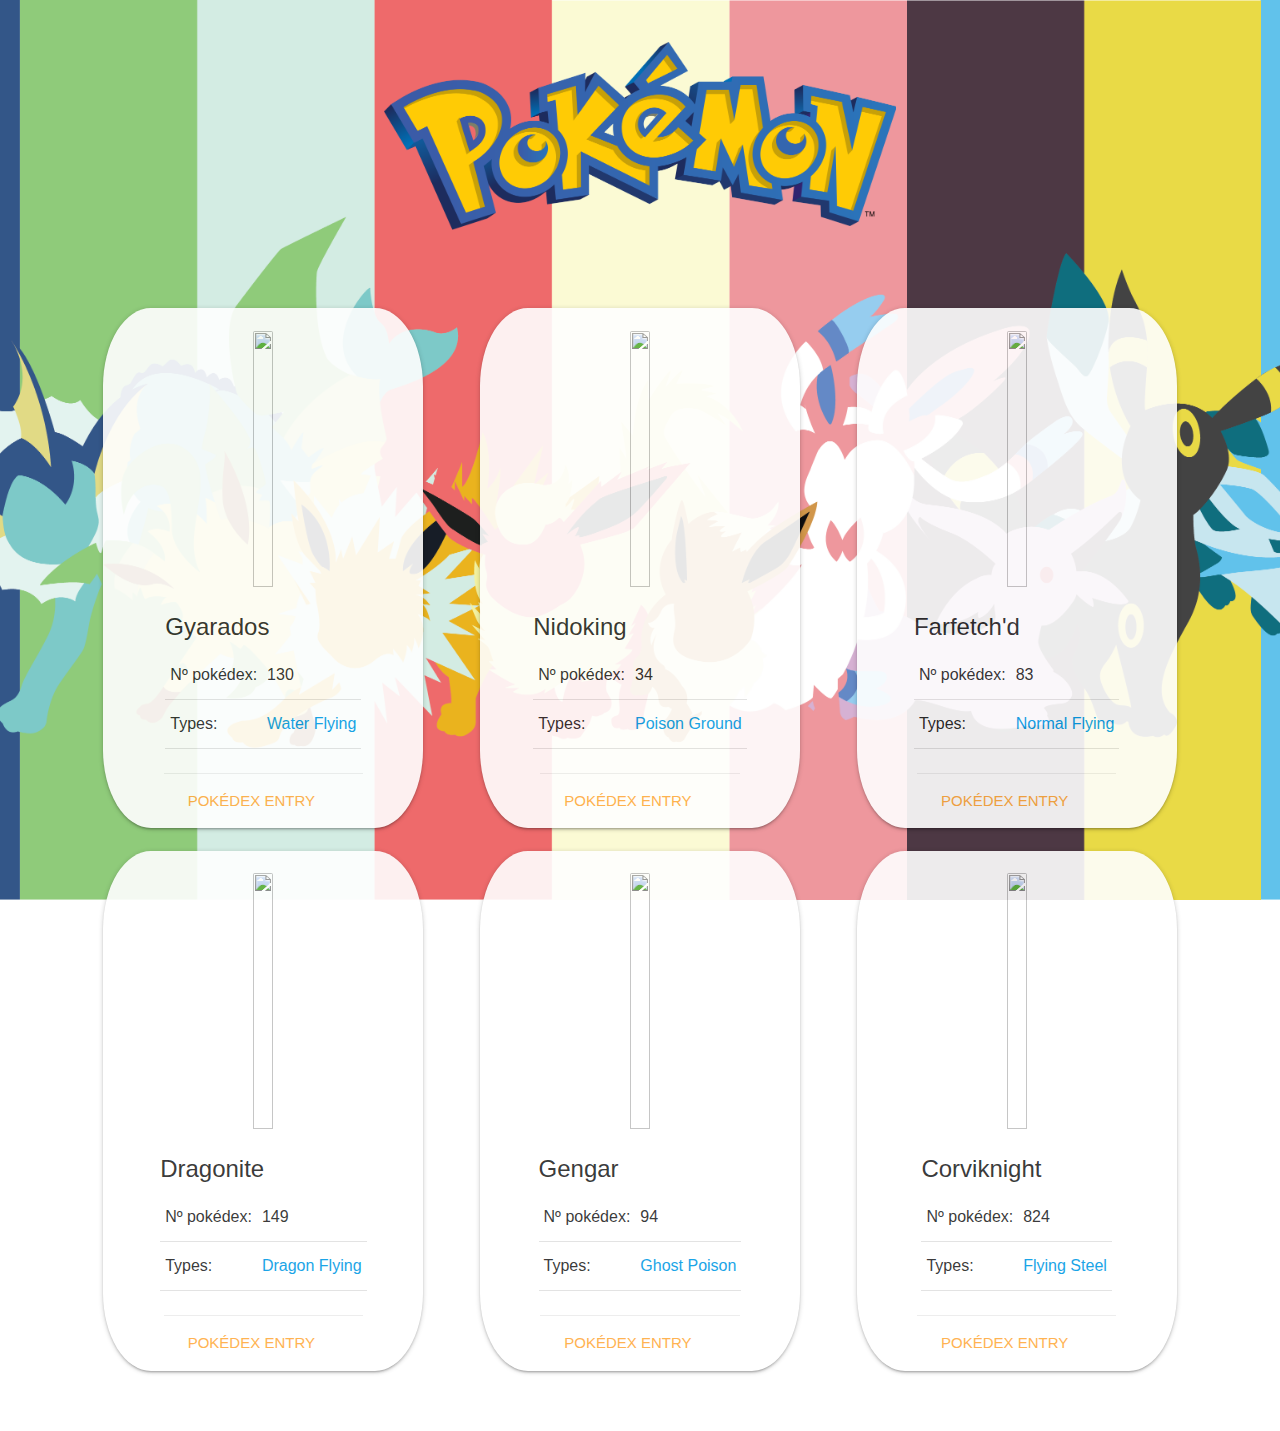
==== PokemonWebSpider/lib/web/index.html @ 2d44d31d "Finish pokemon web scraper" ====
<html>

<head>
    <meta charset="utf-8">
    <title>Pokemon Team</title>

    <link rel="stylesheet" href="https://pokemondb.net/static/css/pokemondb-e614e67e0f.css">
    <link href="https://fonts.googleapis.com/icon?family=Material+Icons" rel="stylesheet">
    <link type="text/css" rel="stylesheet" href="css/materialize.css" media="screen,projection" />
    <script type="text/javascript" src="js/materialize.js"></script>

    <link type="text/css" rel="stylesheet" href="css/pokemon.css">

</head>

<body>
    <h1><img src="images/pokemon.png"></h1>
    <div id='pokemon-team-div'>
        <div class="card">
            <div class="card-image">
                <a href="https://pokemondb.net/pokedex/gyarados" target="blank"><img src="https://img.pokemondb.net/artwork/large/gyarados.jpg"></a>
            </div>
            <div class="card-content">
                <span class="card-title">Gyarados</span>
                <table>
                    <tbody>
                        <tr>
                            <td>Nº pokédex:</td>
                            <td><strong>130</strong></td>
                        </tr>
                        <tr>
                            <td>Types:</td>
                            <td>
                                <a class="type-icon type-Water" href="https://pokemondb.net/type/Water" target="blank">Water</a>
                                <a class="type-icon type-Flying" href="https://pokemondb.net/type/Flying" target="blank">Flying</a>
                            </td>
                        </tr>
                    </tbody>
                </table>
            </div>
            <div class="card-action">
                <a href="https://pokemondb.net/pokedex/gyarados" target="blank">Pokédex entry</a>
            </div>
        </div>
        <div class="card">
            <div class="card-image">
                <a href="https://pokemondb.net/pokedex/nidoking" target="blank"><img src="https://img.pokemondb.net/artwork/large/nidoking.jpg"></a>
            </div>
            <div class="card-content">
                <span class="card-title">Nidoking</span>
                <table>
                    <tbody>
                        <tr>
                            <td>Nº pokédex:</td>
                            <td><strong>34</strong></td>
                        </tr>
                        <tr>
                            <td>Types:</td>
                            <td>
                                <a class="type-icon type-Poison" href="https://pokemondb.net/type/Poison" target="blank">Poison</a>
                                <a class="type-icon type-Ground" href="https://pokemondb.net/type/Ground" target="blank">Ground</a>
                            </td>
                        </tr>
                    </tbody>
                </table>
            </div>
            <div class="card-action">
                <a href="https://pokemondb.net/pokedex/nidoking" target="blank">Pokédex entry</a>
            </div>
        </div>
        <div class="card">
            <div class="card-image">
                <a href="https://pokemondb.net/pokedex/farfetchd" target="blank"><img src="https://img.pokemondb.net/artwork/large/farfetchd.jpg"></a>
            </div>
            <div class="card-content">
                <span class="card-title">Farfetch'd</span>
                <table>
                    <tbody>
                        <tr>
                            <td>Nº pokédex:</td>
                            <td><strong>83</strong></td>
                        </tr>
                        <tr>
                            <td>Types:</td>
                            <td>
                                <a class="type-icon type-Normal" href="https://pokemondb.net/type/Normal" target="blank">Normal</a>
                                <a class="type-icon type-Flying" href="https://pokemondb.net/type/Flying" target="blank">Flying</a>
                            </td>
                        </tr>
                    </tbody>
                </table>
            </div>
            <div class="card-action">
                <a href="https://pokemondb.net/pokedex/farfetchd" target="blank">Pokédex entry</a>
            </div>
        </div>
        <div class="card">
            <div class="card-image">
                <a href="https://pokemondb.net/pokedex/dragonite" target="blank"><img src="https://img.pokemondb.net/artwork/large/dragonite.jpg"></a>
            </div>
            <div class="card-content">
                <span class="card-title">Dragonite</span>
                <table>
                    <tbody>
                        <tr>
                            <td>Nº pokédex:</td>
                            <td><strong>149</strong></td>
                        </tr>
                        <tr>
                            <td>Types:</td>
                            <td>
                                <a class="type-icon type-Dragon" href="https://pokemondb.net/type/Dragon" target="blank">Dragon</a>
                                <a class="type-icon type-Flying" href="https://pokemondb.net/type/Flying" target="blank">Flying</a>
                            </td>
                        </tr>
                    </tbody>
                </table>
            </div>
            <div class="card-action">
                <a href="https://pokemondb.net/pokedex/dragonite" target="blank">Pokédex entry</a>
            </div>
        </div>
        <div class="card">
            <div class="card-image">
                <a href="https://pokemondb.net/pokedex/gengar" target="blank"><img src="https://img.pokemondb.net/artwork/large/gengar.jpg"></a>
            </div>
            <div class="card-content">
                <span class="card-title">Gengar</span>
                <table>
                    <tbody>
                        <tr>
                            <td>Nº pokédex:</td>
                            <td><strong>94</strong></td>
                        </tr>
                        <tr>
                            <td>Types:</td>
                            <td>
                                <a class="type-icon type-Ghost" href="https://pokemondb.net/type/Ghost" target="blank">Ghost</a>
                                <a class="type-icon type-Poison" href="https://pokemondb.net/type/Poison" target="blank">Poison</a>
                            </td>
                        </tr>
                    </tbody>
                </table>
            </div>
            <div class="card-action">
                <a href="https://pokemondb.net/pokedex/gengar" target="blank">Pokédex entry</a>
            </div>
        </div>
        <div class="card">
            <div class="card-image">
                <a href="https://pokemondb.net/pokedex/corviknight" target="blank"><img src="https://img.pokemondb.net/artwork/large/corviknight.jpg"></a>
            </div>
            <div class="card-content">
                <span class="card-title">Corviknight</span>
                <table>
                    <tbody>
                        <tr>
                            <td>Nº pokédex:</td>
                            <td><strong>824</strong></td>
                        </tr>
                        <tr>
                            <td>Types:</td>
                            <td>
                                <a class="type-icon type-Flying" href="https://pokemondb.net/type/Flying" target="blank">Flying</a>
                                <a class="type-icon type-Steel" href="https://pokemondb.net/type/Steel" target="blank">Steel</a>
                            </td>
                        </tr>
                    </tbody>
                </table>
            </div>
            <div class="card-action">
                <a href="https://pokemondb.net/pokedex/corviknight" target="blank">Pokédex entry</a>
            </div>
        </div>
    </div>
</body>

</html>
---- PokemonWebSpider/lib/web/css/pokemon.css ----
body {
    background: url('../images/background.png') no-repeat center center fixed;
    -webkit-background-size: cover;
    -moz-background-size: cover;
    -o-background-size: cover;
    background-size: cover;
}

h1 {
    display: flex;
    justify-content: center;
}

h1>img {
    max-width: 40%;
}

#pokemon-team-div {
    display: flex;
    flex-direction: row;
    padding: 3em 5em;
    flex-wrap: wrap;
    justify-content: space-around;
}

.card {
    padding-top: 2%;
    width: 25vw;
    display: flex;
    flex-direction: column;
    align-items: center;
    border-radius: 15%;
    transition: transform .2s, opacity .2s;
    opacity: 0.9;
}

.card:hover {
    transform: scale(1.15);
    opacity: 1;
    z-index: 1;
}

.card-image {
    width: 20vw;
    height: 20vw;
    display: flex;
    justify-content: center;
    align-content: center;
}

img {
    width: 100%;
    height: 100%;
    object-fit: contain;
}
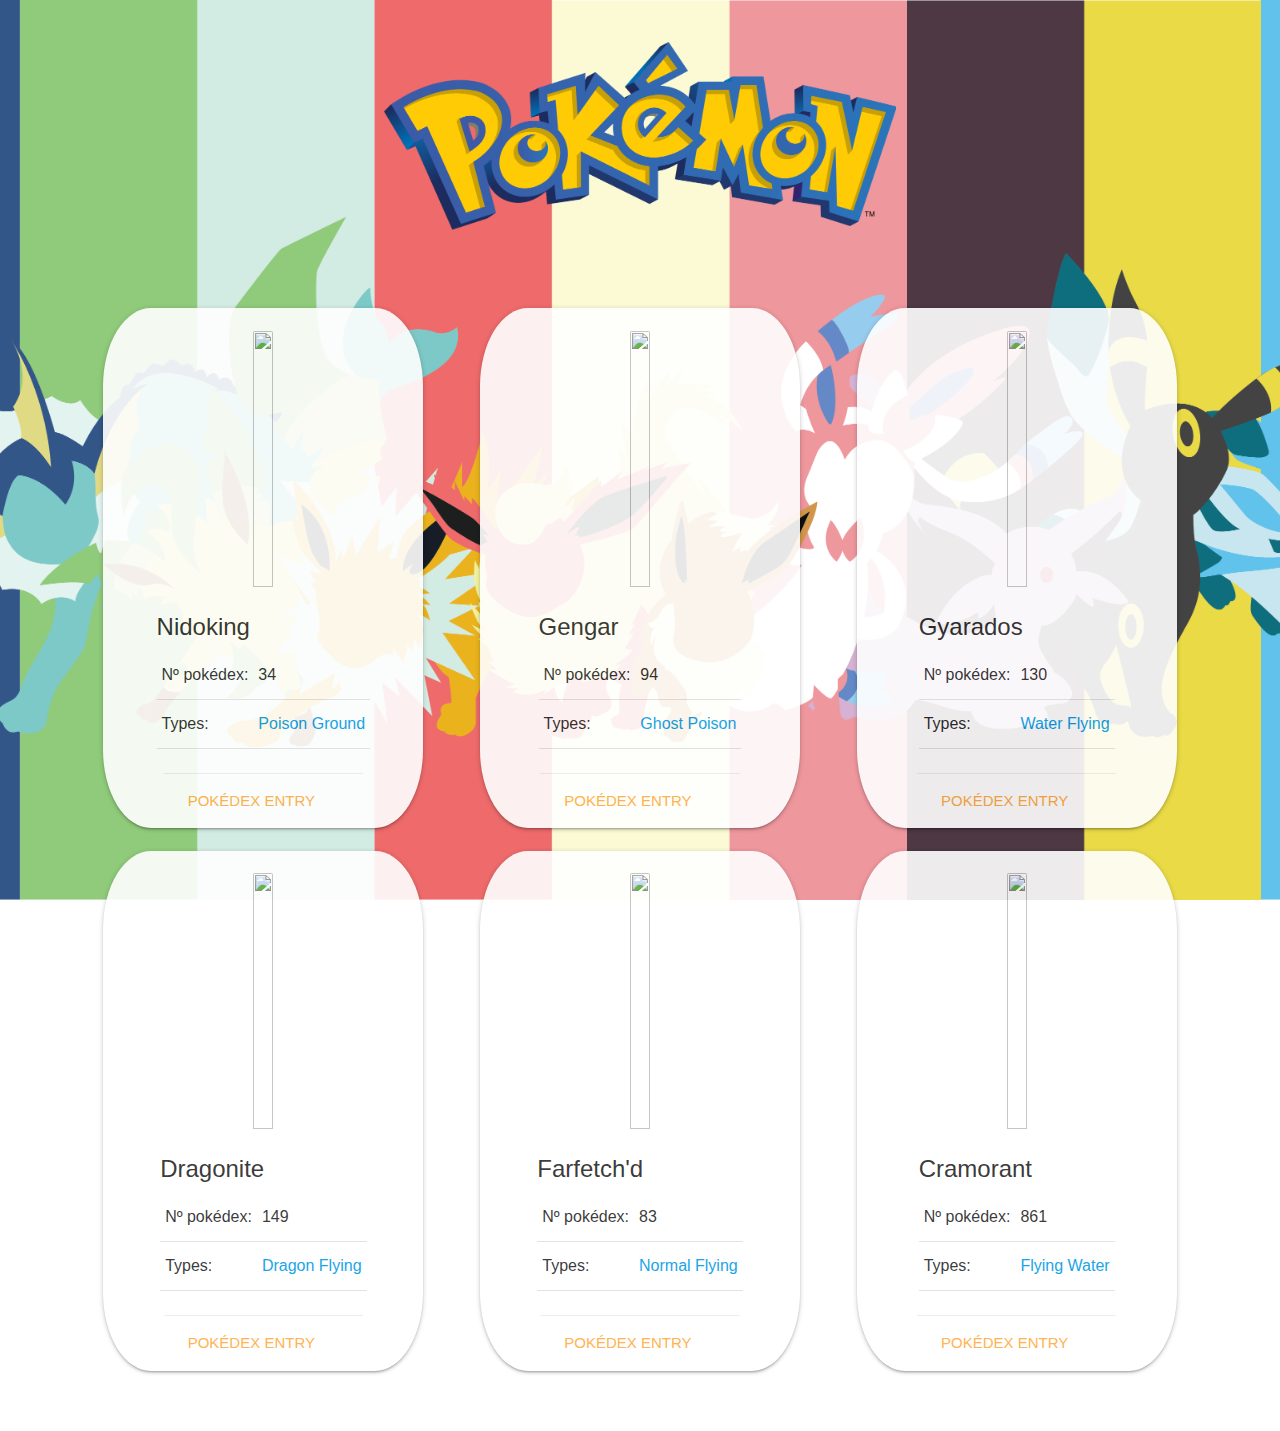
==== commit 932ff06b: "Add main messages" ====
--- a/PokemonWebSpider/lib/web/index.html
+++ b/PokemonWebSpider/lib/web/index.html
@@ -17,161 +17,156 @@
     <h1><img src="images/pokemon.png"></h1>
     <div id='pokemon-team-div'>
         <div class="card">
-            <div class="card-image">
-                <a href="https://pokemondb.net/pokedex/gyarados" target="blank"><img src="https://img.pokemondb.net/artwork/large/gyarados.jpg"></a>
-            </div>
-            <div class="card-content">
-                <span class="card-title">Gyarados</span>
-                <table>
-                    <tbody>
-                        <tr>
-                            <td>Nº pokédex:</td>
-                            <td><strong>130</strong></td>
-                        </tr>
-                        <tr>
-                            <td>Types:</td>
-                            <td>
-                                <a class="type-icon type-Water" href="https://pokemondb.net/type/Water" target="blank">Water</a>
-                                <a class="type-icon type-Flying" href="https://pokemondb.net/type/Flying" target="blank">Flying</a>
-                            </td>
-                        </tr>
-                    </tbody>
-                </table>
-            </div>
-            <div class="card-action">
-                <a href="https://pokemondb.net/pokedex/gyarados" target="blank">Pokédex entry</a>
-            </div>
-        </div>
-        <div class="card">
-            <div class="card-image">
-                <a href="https://pokemondb.net/pokedex/nidoking" target="blank"><img src="https://img.pokemondb.net/artwork/large/nidoking.jpg"></a>
-            </div>
-            <div class="card-content">
-                <span class="card-title">Nidoking</span>
-                <table>
-                    <tbody>
-                        <tr>
-                            <td>Nº pokédex:</td>
-                            <td><strong>34</strong></td>
-                        </tr>
-                        <tr>
-                            <td>Types:</td>
-                            <td>
-                                <a class="type-icon type-Poison" href="https://pokemondb.net/type/Poison" target="blank">Poison</a>
-                                <a class="type-icon type-Ground" href="https://pokemondb.net/type/Ground" target="blank">Ground</a>
-                            </td>
-                        </tr>
-                    </tbody>
-                </table>
-            </div>
-            <div class="card-action">
-                <a href="https://pokemondb.net/pokedex/nidoking" target="blank">Pokédex entry</a>
-            </div>
-        </div>
-        <div class="card">
-            <div class="card-image">
-                <a href="https://pokemondb.net/pokedex/farfetchd" target="blank"><img src="https://img.pokemondb.net/artwork/large/farfetchd.jpg"></a>
-            </div>
-            <div class="card-content">
-                <span class="card-title">Farfetch'd</span>
-                <table>
-                    <tbody>
-                        <tr>
-                            <td>Nº pokédex:</td>
-                            <td><strong>83</strong></td>
-                        </tr>
-                        <tr>
-                            <td>Types:</td>
-                            <td>
-                                <a class="type-icon type-Normal" href="https://pokemondb.net/type/Normal" target="blank">Normal</a>
-                                <a class="type-icon type-Flying" href="https://pokemondb.net/type/Flying" target="blank">Flying</a>
-                            </td>
-                        </tr>
-                    </tbody>
-                </table>
-            </div>
-            <div class="card-action">
-                <a href="https://pokemondb.net/pokedex/farfetchd" target="blank">Pokédex entry</a>
-            </div>
-        </div>
-        <div class="card">
-            <div class="card-image">
-                <a href="https://pokemondb.net/pokedex/dragonite" target="blank"><img src="https://img.pokemondb.net/artwork/large/dragonite.jpg"></a>
-            </div>
-            <div class="card-content">
-                <span class="card-title">Dragonite</span>
-                <table>
-                    <tbody>
-                        <tr>
-                            <td>Nº pokédex:</td>
-                            <td><strong>149</strong></td>
-                        </tr>
-                        <tr>
-                            <td>Types:</td>
-                            <td>
-                                <a class="type-icon type-Dragon" href="https://pokemondb.net/type/Dragon" target="blank">Dragon</a>
-                                <a class="type-icon type-Flying" href="https://pokemondb.net/type/Flying" target="blank">Flying</a>
-                            </td>
-                        </tr>
-                    </tbody>
-                </table>
-            </div>
-            <div class="card-action">
-                <a href="https://pokemondb.net/pokedex/dragonite" target="blank">Pokédex entry</a>
-            </div>
-        </div>
-        <div class="card">
-            <div class="card-image">
-                <a href="https://pokemondb.net/pokedex/gengar" target="blank"><img src="https://img.pokemondb.net/artwork/large/gengar.jpg"></a>
-            </div>
-            <div class="card-content">
-                <span class="card-title">Gengar</span>
-                <table>
-                    <tbody>
-                        <tr>
-                            <td>Nº pokédex:</td>
-                            <td><strong>94</strong></td>
-                        </tr>
-                        <tr>
-                            <td>Types:</td>
-                            <td>
-                                <a class="type-icon type-Ghost" href="https://pokemondb.net/type/Ghost" target="blank">Ghost</a>
-                                <a class="type-icon type-Poison" href="https://pokemondb.net/type/Poison" target="blank">Poison</a>
-                            </td>
-                        </tr>
-                    </tbody>
-                </table>
-            </div>
-            <div class="card-action">
-                <a href="https://pokemondb.net/pokedex/gengar" target="blank">Pokédex entry</a>
-            </div>
-        </div>
-        <div class="card">
-            <div class="card-image">
-                <a href="https://pokemondb.net/pokedex/corviknight" target="blank"><img src="https://img.pokemondb.net/artwork/large/corviknight.jpg"></a>
-            </div>
-            <div class="card-content">
-                <span class="card-title">Corviknight</span>
-                <table>
-                    <tbody>
-                        <tr>
-                            <td>Nº pokédex:</td>
-                            <td><strong>824</strong></td>
-                        </tr>
-                        <tr>
-                            <td>Types:</td>
-                            <td>
-                                <a class="type-icon type-Flying" href="https://pokemondb.net/type/Flying" target="blank">Flying</a>
-                                <a class="type-icon type-Steel" href="https://pokemondb.net/type/Steel" target="blank">Steel</a>
-                            </td>
-                        </tr>
-                    </tbody>
-                </table>
-            </div>
-            <div class="card-action">
-                <a href="https://pokemondb.net/pokedex/corviknight" target="blank">Pokédex entry</a>
-            </div>
-        </div>
+    <div class="card-image">
+        <a href="https://pokemondb.net/pokedex/nidoking" target="blank"><img src="https://img.pokemondb.net/artwork/large/nidoking.jpg"></a>
+    </div>
+    <div class="card-content">
+        <span class="card-title">Nidoking</span>
+        <table>
+            <tbody>
+                <tr>
+                    <td>Nº pokédex:</td>
+                    <td><strong>34</strong></td>
+                </tr>
+                <tr>
+                    <td>Types:</td>
+                    <td>
+                        <a class="type-icon type-Poison" href="https://pokemondb.net/type/Poison" target="blank">Poison</a>
+                        <a class="type-icon type-Ground" href="https://pokemondb.net/type/Ground" target="blank">Ground</a>
+                    </td>
+                </tr>
+            </tbody>
+        </table>
+    </div>
+    <div class="card-action">
+        <a href="https://pokemondb.net/pokedex/nidoking" target="blank">Pokédex entry</a>
+    </div>
+</div> <div class="card">
+    <div class="card-image">
+        <a href="https://pokemondb.net/pokedex/gengar" target="blank"><img src="https://img.pokemondb.net/artwork/large/gengar.jpg"></a>
+    </div>
+    <div class="card-content">
+        <span class="card-title">Gengar</span>
+        <table>
+            <tbody>
+                <tr>
+                    <td>Nº pokédex:</td>
+                    <td><strong>94</strong></td>
+                </tr>
+                <tr>
+                    <td>Types:</td>
+                    <td>
+                        <a class="type-icon type-Ghost" href="https://pokemondb.net/type/Ghost" target="blank">Ghost</a>
+                        <a class="type-icon type-Poison" href="https://pokemondb.net/type/Poison" target="blank">Poison</a>
+                    </td>
+                </tr>
+            </tbody>
+        </table>
+    </div>
+    <div class="card-action">
+        <a href="https://pokemondb.net/pokedex/gengar" target="blank">Pokédex entry</a>
+    </div>
+</div> <div class="card">
+    <div class="card-image">
+        <a href="https://pokemondb.net/pokedex/gyarados" target="blank"><img src="https://img.pokemondb.net/artwork/large/gyarados.jpg"></a>
+    </div>
+    <div class="card-content">
+        <span class="card-title">Gyarados</span>
+        <table>
+            <tbody>
+                <tr>
+                    <td>Nº pokédex:</td>
+                    <td><strong>130</strong></td>
+                </tr>
+                <tr>
+                    <td>Types:</td>
+                    <td>
+                        <a class="type-icon type-Water" href="https://pokemondb.net/type/Water" target="blank">Water</a>
+                        <a class="type-icon type-Flying" href="https://pokemondb.net/type/Flying" target="blank">Flying</a>
+                    </td>
+                </tr>
+            </tbody>
+        </table>
+    </div>
+    <div class="card-action">
+        <a href="https://pokemondb.net/pokedex/gyarados" target="blank">Pokédex entry</a>
+    </div>
+</div> <div class="card">
+    <div class="card-image">
+        <a href="https://pokemondb.net/pokedex/dragonite" target="blank"><img src="https://img.pokemondb.net/artwork/large/dragonite.jpg"></a>
+    </div>
+    <div class="card-content">
+        <span class="card-title">Dragonite</span>
+        <table>
+            <tbody>
+                <tr>
+                    <td>Nº pokédex:</td>
+                    <td><strong>149</strong></td>
+                </tr>
+                <tr>
+                    <td>Types:</td>
+                    <td>
+                        <a class="type-icon type-Dragon" href="https://pokemondb.net/type/Dragon" target="blank">Dragon</a>
+                        <a class="type-icon type-Flying" href="https://pokemondb.net/type/Flying" target="blank">Flying</a>
+                    </td>
+                </tr>
+            </tbody>
+        </table>
+    </div>
+    <div class="card-action">
+        <a href="https://pokemondb.net/pokedex/dragonite" target="blank">Pokédex entry</a>
+    </div>
+</div> <div class="card">
+    <div class="card-image">
+        <a href="https://pokemondb.net/pokedex/farfetchd" target="blank"><img src="https://img.pokemondb.net/artwork/large/farfetchd.jpg"></a>
+    </div>
+    <div class="card-content">
+        <span class="card-title">Farfetch'd</span>
+        <table>
+            <tbody>
+                <tr>
+                    <td>Nº pokédex:</td>
+                    <td><strong>83</strong></td>
+                </tr>
+                <tr>
+                    <td>Types:</td>
+                    <td>
+                        <a class="type-icon type-Normal" href="https://pokemondb.net/type/Normal" target="blank">Normal</a>
+                        <a class="type-icon type-Flying" href="https://pokemondb.net/type/Flying" target="blank">Flying</a>
+                    </td>
+                </tr>
+            </tbody>
+        </table>
+    </div>
+    <div class="card-action">
+        <a href="https://pokemondb.net/pokedex/farfetchd" target="blank">Pokédex entry</a>
+    </div>
+</div> <div class="card">
+    <div class="card-image">
+        <a href="https://pokemondb.net/pokedex/cramorant" target="blank"><img src="https://img.pokemondb.net/artwork/large/cramorant.jpg"></a>
+    </div>
+    <div class="card-content">
+        <span class="card-title">Cramorant</span>
+        <table>
+            <tbody>
+                <tr>
+                    <td>Nº pokédex:</td>
+                    <td><strong>861</strong></td>
+                </tr>
+                <tr>
+                    <td>Types:</td>
+                    <td>
+                        <a class="type-icon type-Flying" href="https://pokemondb.net/type/Flying" target="blank">Flying</a>
+                        <a class="type-icon type-Water" href="https://pokemondb.net/type/Water" target="blank">Water</a>
+                    </td>
+                </tr>
+            </tbody>
+        </table>
+    </div>
+    <div class="card-action">
+        <a href="https://pokemondb.net/pokedex/cramorant" target="blank">Pokédex entry</a>
+    </div>
+</div>
     </div>
 </body>
 
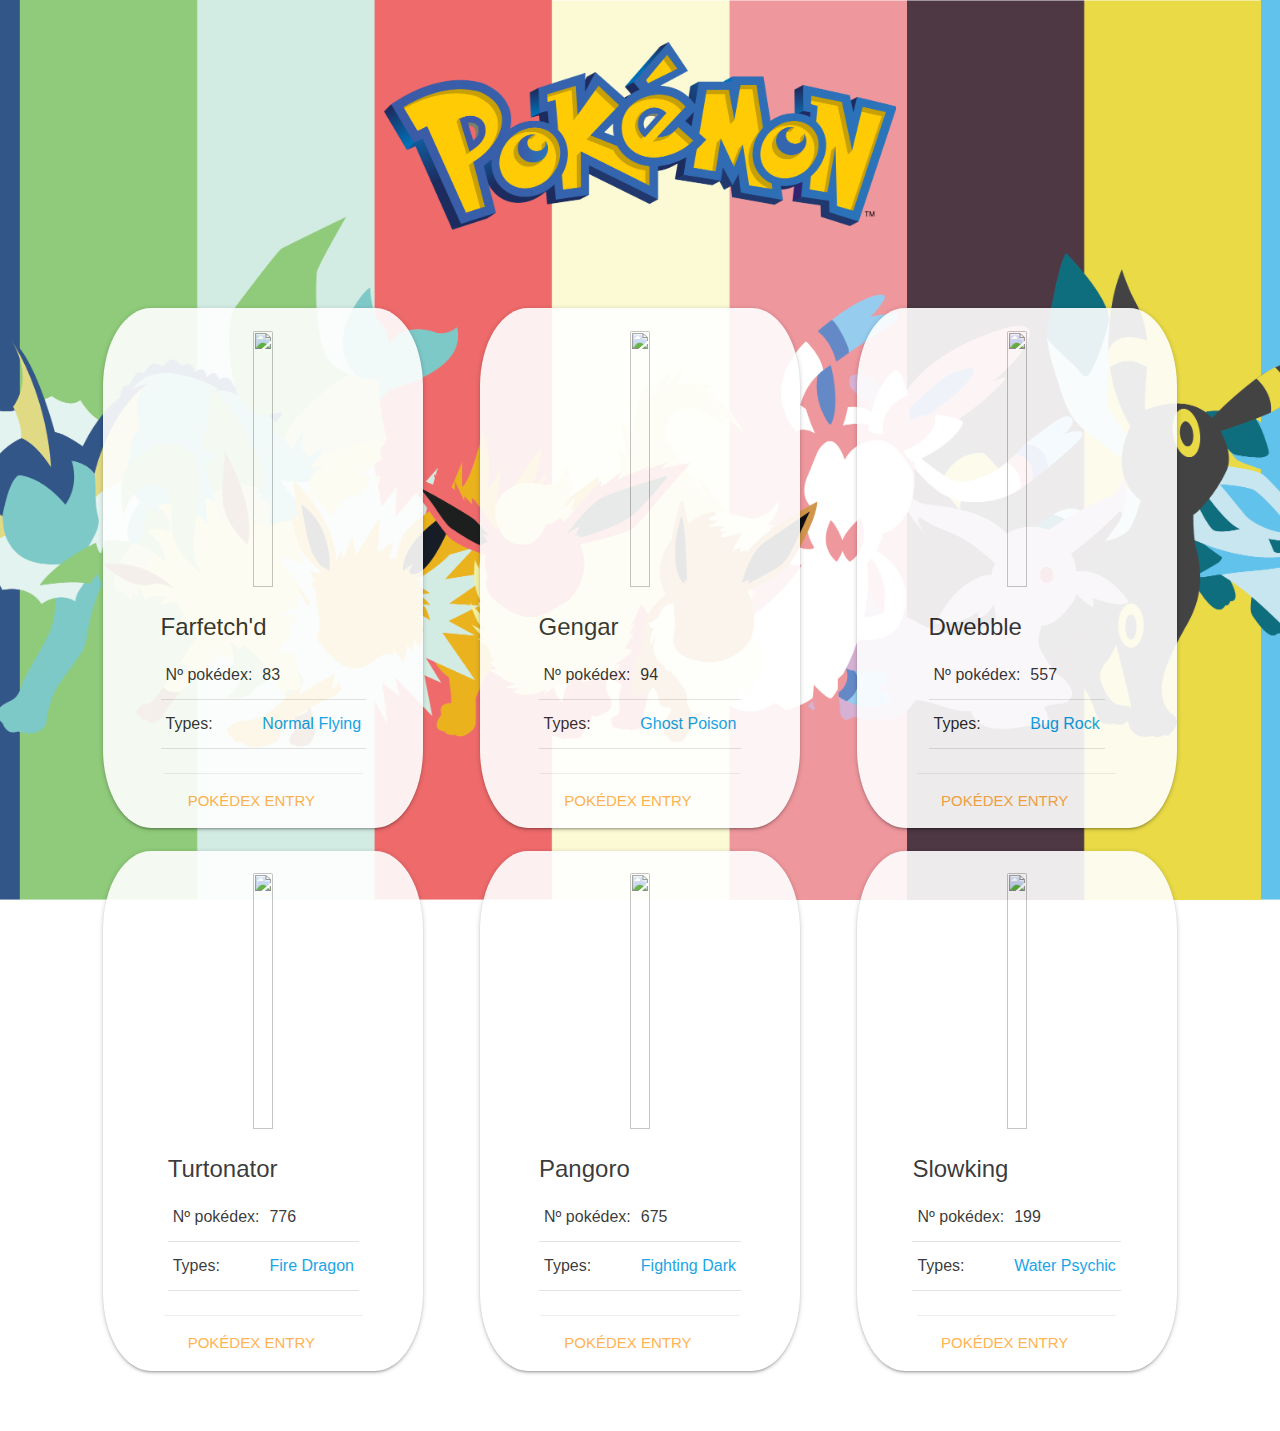
==== commit ebd0ed9d: "Fix pokemon type restrictions" ====
--- a/PokemonWebSpider/lib/web/index.html
+++ b/PokemonWebSpider/lib/web/index.html
@@ -18,28 +18,28 @@
     <div id='pokemon-team-div'>
         <div class="card">
     <div class="card-image">
-        <a href="https://pokemondb.net/pokedex/nidoking" target="blank"><img src="https://img.pokemondb.net/artwork/large/nidoking.jpg"></a>
+        <a href="https://pokemondb.net/pokedex/farfetchd" target="blank"><img src="https://img.pokemondb.net/artwork/large/farfetchd.jpg"></a>
     </div>
     <div class="card-content">
-        <span class="card-title">Nidoking</span>
+        <span class="card-title">Farfetch'd</span>
         <table>
             <tbody>
                 <tr>
                     <td>Nº pokédex:</td>
-                    <td><strong>34</strong></td>
+                    <td><strong>83</strong></td>
                 </tr>
                 <tr>
                     <td>Types:</td>
                     <td>
-                        <a class="type-icon type-Poison" href="https://pokemondb.net/type/Poison" target="blank">Poison</a>
-                        <a class="type-icon type-Ground" href="https://pokemondb.net/type/Ground" target="blank">Ground</a>
+                        <a class="type-icon type-Normal" href="https://pokemondb.net/type/Normal" target="blank">Normal</a>
+                        <a class="type-icon type-Flying" href="https://pokemondb.net/type/Flying" target="blank">Flying</a>
                     </td>
                 </tr>
             </tbody>
         </table>
     </div>
     <div class="card-action">
-        <a href="https://pokemondb.net/pokedex/nidoking" target="blank">Pokédex entry</a>
+        <a href="https://pokemondb.net/pokedex/farfetchd" target="blank">Pokédex entry</a>
     </div>
 </div> <div class="card">
     <div class="card-image">
@@ -68,103 +68,103 @@
     </div>
 </div> <div class="card">
     <div class="card-image">
-        <a href="https://pokemondb.net/pokedex/gyarados" target="blank"><img src="https://img.pokemondb.net/artwork/large/gyarados.jpg"></a>
+        <a href="https://pokemondb.net/pokedex/dwebble" target="blank"><img src="https://img.pokemondb.net/artwork/large/dwebble.jpg"></a>
     </div>
     <div class="card-content">
-        <span class="card-title">Gyarados</span>
+        <span class="card-title">Dwebble</span>
         <table>
             <tbody>
                 <tr>
                     <td>Nº pokédex:</td>
-                    <td><strong>130</strong></td>
+                    <td><strong>557</strong></td>
                 </tr>
                 <tr>
                     <td>Types:</td>
                     <td>
-                        <a class="type-icon type-Water" href="https://pokemondb.net/type/Water" target="blank">Water</a>
-                        <a class="type-icon type-Flying" href="https://pokemondb.net/type/Flying" target="blank">Flying</a>
+                        <a class="type-icon type-Bug" href="https://pokemondb.net/type/Bug" target="blank">Bug</a>
+                        <a class="type-icon type-Rock" href="https://pokemondb.net/type/Rock" target="blank">Rock</a>
                     </td>
                 </tr>
             </tbody>
         </table>
     </div>
     <div class="card-action">
-        <a href="https://pokemondb.net/pokedex/gyarados" target="blank">Pokédex entry</a>
+        <a href="https://pokemondb.net/pokedex/dwebble" target="blank">Pokédex entry</a>
     </div>
 </div> <div class="card">
     <div class="card-image">
-        <a href="https://pokemondb.net/pokedex/dragonite" target="blank"><img src="https://img.pokemondb.net/artwork/large/dragonite.jpg"></a>
+        <a href="https://pokemondb.net/pokedex/turtonator" target="blank"><img src="https://img.pokemondb.net/artwork/large/turtonator.jpg"></a>
     </div>
     <div class="card-content">
-        <span class="card-title">Dragonite</span>
+        <span class="card-title">Turtonator</span>
         <table>
             <tbody>
                 <tr>
                     <td>Nº pokédex:</td>
-                    <td><strong>149</strong></td>
+                    <td><strong>776</strong></td>
                 </tr>
                 <tr>
                     <td>Types:</td>
                     <td>
+                        <a class="type-icon type-Fire" href="https://pokemondb.net/type/Fire" target="blank">Fire</a>
                         <a class="type-icon type-Dragon" href="https://pokemondb.net/type/Dragon" target="blank">Dragon</a>
-                        <a class="type-icon type-Flying" href="https://pokemondb.net/type/Flying" target="blank">Flying</a>
                     </td>
                 </tr>
             </tbody>
         </table>
     </div>
     <div class="card-action">
-        <a href="https://pokemondb.net/pokedex/dragonite" target="blank">Pokédex entry</a>
+        <a href="https://pokemondb.net/pokedex/turtonator" target="blank">Pokédex entry</a>
     </div>
 </div> <div class="card">
     <div class="card-image">
-        <a href="https://pokemondb.net/pokedex/farfetchd" target="blank"><img src="https://img.pokemondb.net/artwork/large/farfetchd.jpg"></a>
+        <a href="https://pokemondb.net/pokedex/pangoro" target="blank"><img src="https://img.pokemondb.net/artwork/large/pangoro.jpg"></a>
     </div>
     <div class="card-content">
-        <span class="card-title">Farfetch'd</span>
+        <span class="card-title">Pangoro</span>
         <table>
             <tbody>
                 <tr>
                     <td>Nº pokédex:</td>
-                    <td><strong>83</strong></td>
+                    <td><strong>675</strong></td>
                 </tr>
                 <tr>
                     <td>Types:</td>
                     <td>
-                        <a class="type-icon type-Normal" href="https://pokemondb.net/type/Normal" target="blank">Normal</a>
-                        <a class="type-icon type-Flying" href="https://pokemondb.net/type/Flying" target="blank">Flying</a>
+                        <a class="type-icon type-Fighting" href="https://pokemondb.net/type/Fighting" target="blank">Fighting</a>
+                        <a class="type-icon type-Dark" href="https://pokemondb.net/type/Dark" target="blank">Dark</a>
                     </td>
                 </tr>
             </tbody>
         </table>
     </div>
     <div class="card-action">
-        <a href="https://pokemondb.net/pokedex/farfetchd" target="blank">Pokédex entry</a>
+        <a href="https://pokemondb.net/pokedex/pangoro" target="blank">Pokédex entry</a>
     </div>
 </div> <div class="card">
     <div class="card-image">
-        <a href="https://pokemondb.net/pokedex/cramorant" target="blank"><img src="https://img.pokemondb.net/artwork/large/cramorant.jpg"></a>
+        <a href="https://pokemondb.net/pokedex/slowking" target="blank"><img src="https://img.pokemondb.net/artwork/large/slowking.jpg"></a>
     </div>
     <div class="card-content">
-        <span class="card-title">Cramorant</span>
+        <span class="card-title">Slowking</span>
         <table>
             <tbody>
                 <tr>
                     <td>Nº pokédex:</td>
-                    <td><strong>861</strong></td>
+                    <td><strong>199</strong></td>
                 </tr>
                 <tr>
                     <td>Types:</td>
                     <td>
-                        <a class="type-icon type-Flying" href="https://pokemondb.net/type/Flying" target="blank">Flying</a>
                         <a class="type-icon type-Water" href="https://pokemondb.net/type/Water" target="blank">Water</a>
+                        <a class="type-icon type-Psychic" href="https://pokemondb.net/type/Psychic" target="blank">Psychic</a>
                     </td>
                 </tr>
             </tbody>
         </table>
     </div>
     <div class="card-action">
-        <a href="https://pokemondb.net/pokedex/cramorant" target="blank">Pokédex entry</a>
+        <a href="https://pokemondb.net/pokedex/slowking" target="blank">Pokédex entry</a>
     </div>
 </div>
     </div>
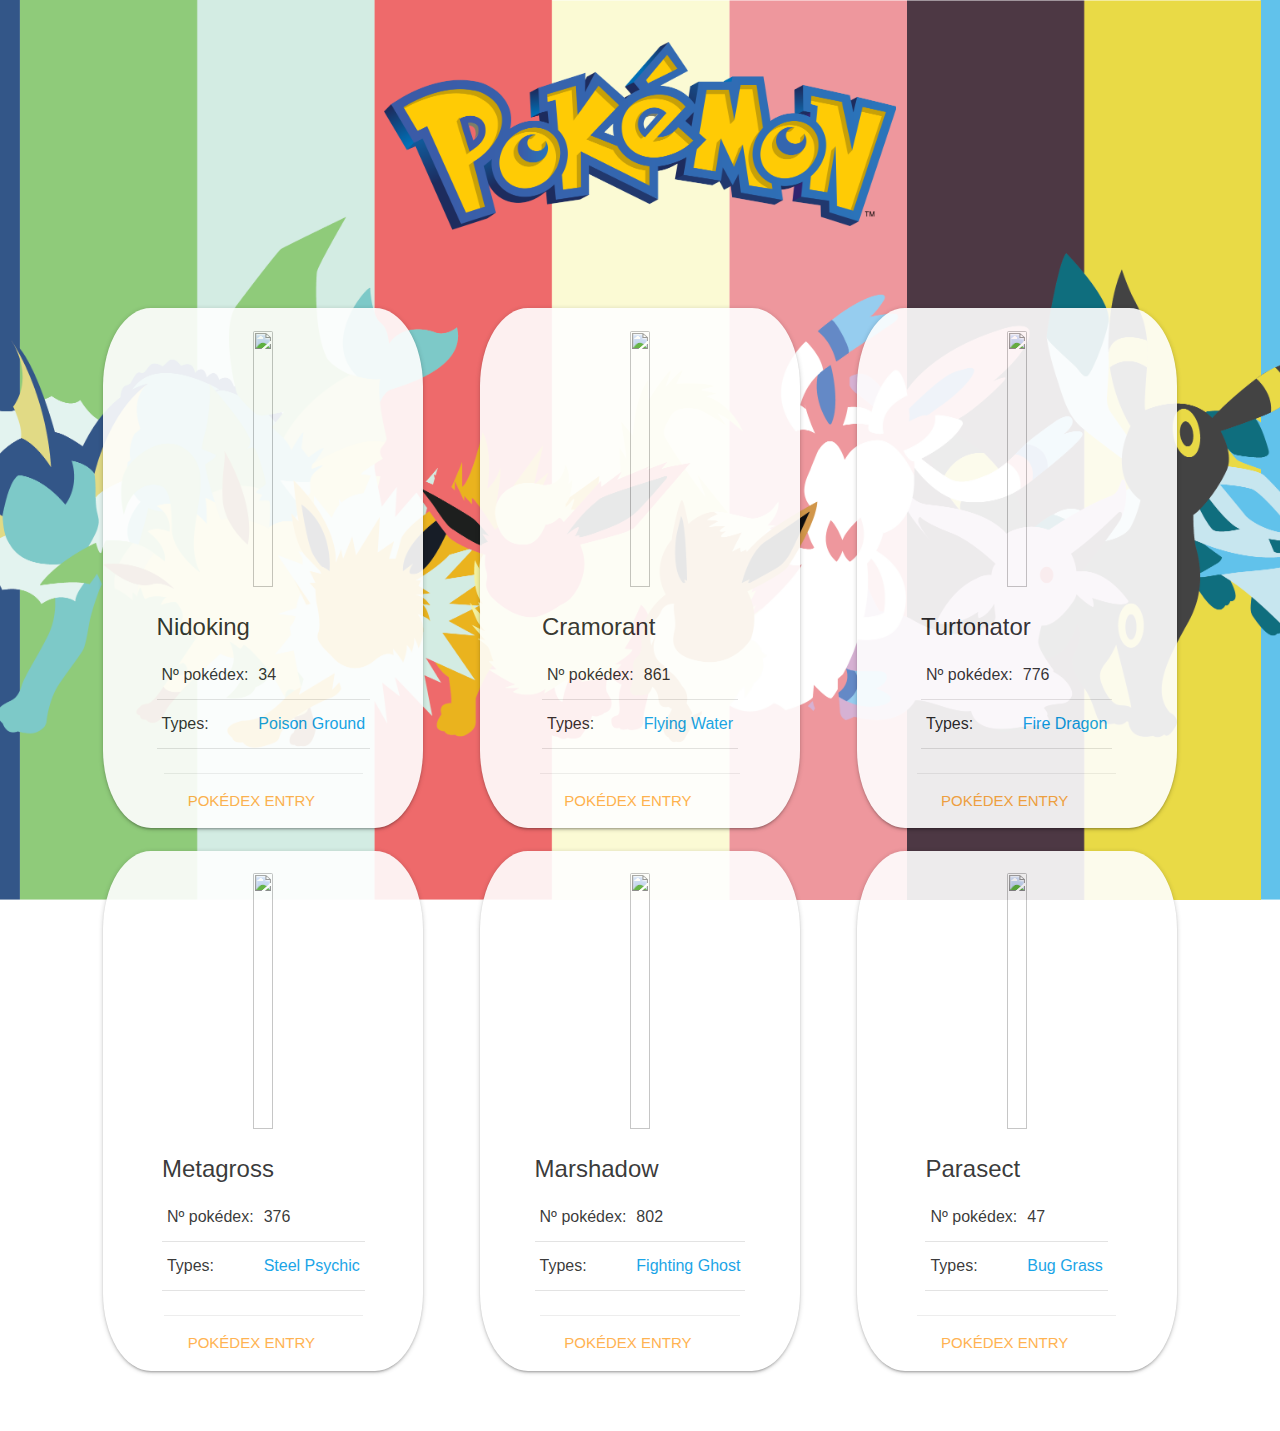
==== commit ed7f28c1: "Scraper ignores pokemons with evolutions" ====
--- a/PokemonWebSpider/lib/web/index.html
+++ b/PokemonWebSpider/lib/web/index.html
@@ -18,78 +18,53 @@
     <div id='pokemon-team-div'>
         <div class="card">
     <div class="card-image">
-        <a href="https://pokemondb.net/pokedex/farfetchd" target="blank"><img src="https://img.pokemondb.net/artwork/large/farfetchd.jpg"></a>
+        <a href="https://pokemondb.net/pokedex/nidoking" target="blank"><img src="https://img.pokemondb.net/artwork/large/nidoking.jpg"></a>
     </div>
     <div class="card-content">
-        <span class="card-title">Farfetch'd</span>
+        <span class="card-title">Nidoking</span>
         <table>
             <tbody>
                 <tr>
                     <td>Nº pokédex:</td>
-                    <td><strong>83</strong></td>
+                    <td><strong>34</strong></td>
                 </tr>
                 <tr>
                     <td>Types:</td>
                     <td>
-                        <a class="type-icon type-Normal" href="https://pokemondb.net/type/Normal" target="blank">Normal</a>
-                        <a class="type-icon type-Flying" href="https://pokemondb.net/type/Flying" target="blank">Flying</a>
+                        <a class="type-icon type-Poison" href="https://pokemondb.net/type/Poison" target="blank">Poison</a>
+                        <a class="type-icon type-Ground" href="https://pokemondb.net/type/Ground" target="blank">Ground</a>
                     </td>
                 </tr>
             </tbody>
         </table>
     </div>
     <div class="card-action">
-        <a href="https://pokemondb.net/pokedex/farfetchd" target="blank">Pokédex entry</a>
+        <a href="https://pokemondb.net/pokedex/nidoking" target="blank">Pokédex entry</a>
     </div>
 </div> <div class="card">
     <div class="card-image">
-        <a href="https://pokemondb.net/pokedex/gengar" target="blank"><img src="https://img.pokemondb.net/artwork/large/gengar.jpg"></a>
+        <a href="https://pokemondb.net/pokedex/cramorant" target="blank"><img src="https://img.pokemondb.net/artwork/large/cramorant.jpg"></a>
     </div>
     <div class="card-content">
-        <span class="card-title">Gengar</span>
+        <span class="card-title">Cramorant</span>
         <table>
             <tbody>
                 <tr>
                     <td>Nº pokédex:</td>
-                    <td><strong>94</strong></td>
+                    <td><strong>861</strong></td>
                 </tr>
                 <tr>
                     <td>Types:</td>
                     <td>
-                        <a class="type-icon type-Ghost" href="https://pokemondb.net/type/Ghost" target="blank">Ghost</a>
-                        <a class="type-icon type-Poison" href="https://pokemondb.net/type/Poison" target="blank">Poison</a>
+                        <a class="type-icon type-Flying" href="https://pokemondb.net/type/Flying" target="blank">Flying</a>
+                        <a class="type-icon type-Water" href="https://pokemondb.net/type/Water" target="blank">Water</a>
                     </td>
                 </tr>
             </tbody>
         </table>
     </div>
     <div class="card-action">
-        <a href="https://pokemondb.net/pokedex/gengar" target="blank">Pokédex entry</a>
-    </div>
-</div> <div class="card">
-    <div class="card-image">
-        <a href="https://pokemondb.net/pokedex/dwebble" target="blank"><img src="https://img.pokemondb.net/artwork/large/dwebble.jpg"></a>
-    </div>
-    <div class="card-content">
-        <span class="card-title">Dwebble</span>
-        <table>
-            <tbody>
-                <tr>
-                    <td>Nº pokédex:</td>
-                    <td><strong>557</strong></td>
-                </tr>
-                <tr>
-                    <td>Types:</td>
-                    <td>
-                        <a class="type-icon type-Bug" href="https://pokemondb.net/type/Bug" target="blank">Bug</a>
-                        <a class="type-icon type-Rock" href="https://pokemondb.net/type/Rock" target="blank">Rock</a>
-                    </td>
-                </tr>
-            </tbody>
-        </table>
-    </div>
-    <div class="card-action">
-        <a href="https://pokemondb.net/pokedex/dwebble" target="blank">Pokédex entry</a>
+        <a href="https://pokemondb.net/pokedex/cramorant" target="blank">Pokédex entry</a>
     </div>
 </div> <div class="card">
     <div class="card-image">
@@ -118,45 +93,20 @@
     </div>
 </div> <div class="card">
     <div class="card-image">
-        <a href="https://pokemondb.net/pokedex/pangoro" target="blank"><img src="https://img.pokemondb.net/artwork/large/pangoro.jpg"></a>
+        <a href="https://pokemondb.net/pokedex/metagross" target="blank"><img src="https://img.pokemondb.net/artwork/large/metagross.jpg"></a>
     </div>
     <div class="card-content">
-        <span class="card-title">Pangoro</span>
+        <span class="card-title">Metagross</span>
         <table>
             <tbody>
                 <tr>
                     <td>Nº pokédex:</td>
-                    <td><strong>675</strong></td>
+                    <td><strong>376</strong></td>
                 </tr>
                 <tr>
                     <td>Types:</td>
                     <td>
-                        <a class="type-icon type-Fighting" href="https://pokemondb.net/type/Fighting" target="blank">Fighting</a>
-                        <a class="type-icon type-Dark" href="https://pokemondb.net/type/Dark" target="blank">Dark</a>
-                    </td>
-                </tr>
-            </tbody>
-        </table>
-    </div>
-    <div class="card-action">
-        <a href="https://pokemondb.net/pokedex/pangoro" target="blank">Pokédex entry</a>
-    </div>
-</div> <div class="card">
-    <div class="card-image">
-        <a href="https://pokemondb.net/pokedex/slowking" target="blank"><img src="https://img.pokemondb.net/artwork/large/slowking.jpg"></a>
-    </div>
-    <div class="card-content">
-        <span class="card-title">Slowking</span>
-        <table>
-            <tbody>
-                <tr>
-                    <td>Nº pokédex:</td>
-                    <td><strong>199</strong></td>
-                </tr>
-                <tr>
-                    <td>Types:</td>
-                    <td>
-                        <a class="type-icon type-Water" href="https://pokemondb.net/type/Water" target="blank">Water</a>
+                        <a class="type-icon type-Steel" href="https://pokemondb.net/type/Steel" target="blank">Steel</a>
                         <a class="type-icon type-Psychic" href="https://pokemondb.net/type/Psychic" target="blank">Psychic</a>
                     </td>
                 </tr>
@@ -164,7 +114,57 @@
         </table>
     </div>
     <div class="card-action">
-        <a href="https://pokemondb.net/pokedex/slowking" target="blank">Pokédex entry</a>
+        <a href="https://pokemondb.net/pokedex/metagross" target="blank">Pokédex entry</a>
+    </div>
+</div> <div class="card">
+    <div class="card-image">
+        <a href="https://pokemondb.net/pokedex/marshadow" target="blank"><img src="https://img.pokemondb.net/artwork/large/marshadow.jpg"></a>
+    </div>
+    <div class="card-content">
+        <span class="card-title">Marshadow</span>
+        <table>
+            <tbody>
+                <tr>
+                    <td>Nº pokédex:</td>
+                    <td><strong>802</strong></td>
+                </tr>
+                <tr>
+                    <td>Types:</td>
+                    <td>
+                        <a class="type-icon type-Fighting" href="https://pokemondb.net/type/Fighting" target="blank">Fighting</a>
+                        <a class="type-icon type-Ghost" href="https://pokemondb.net/type/Ghost" target="blank">Ghost</a>
+                    </td>
+                </tr>
+            </tbody>
+        </table>
+    </div>
+    <div class="card-action">
+        <a href="https://pokemondb.net/pokedex/marshadow" target="blank">Pokédex entry</a>
+    </div>
+</div> <div class="card">
+    <div class="card-image">
+        <a href="https://pokemondb.net/pokedex/parasect" target="blank"><img src="https://img.pokemondb.net/artwork/large/parasect.jpg"></a>
+    </div>
+    <div class="card-content">
+        <span class="card-title">Parasect</span>
+        <table>
+            <tbody>
+                <tr>
+                    <td>Nº pokédex:</td>
+                    <td><strong>47</strong></td>
+                </tr>
+                <tr>
+                    <td>Types:</td>
+                    <td>
+                        <a class="type-icon type-Bug" href="https://pokemondb.net/type/Bug" target="blank">Bug</a>
+                        <a class="type-icon type-Grass" href="https://pokemondb.net/type/Grass" target="blank">Grass</a>
+                    </td>
+                </tr>
+            </tbody>
+        </table>
+    </div>
+    <div class="card-action">
+        <a href="https://pokemondb.net/pokedex/parasect" target="blank">Pokédex entry</a>
     </div>
 </div>
     </div>
